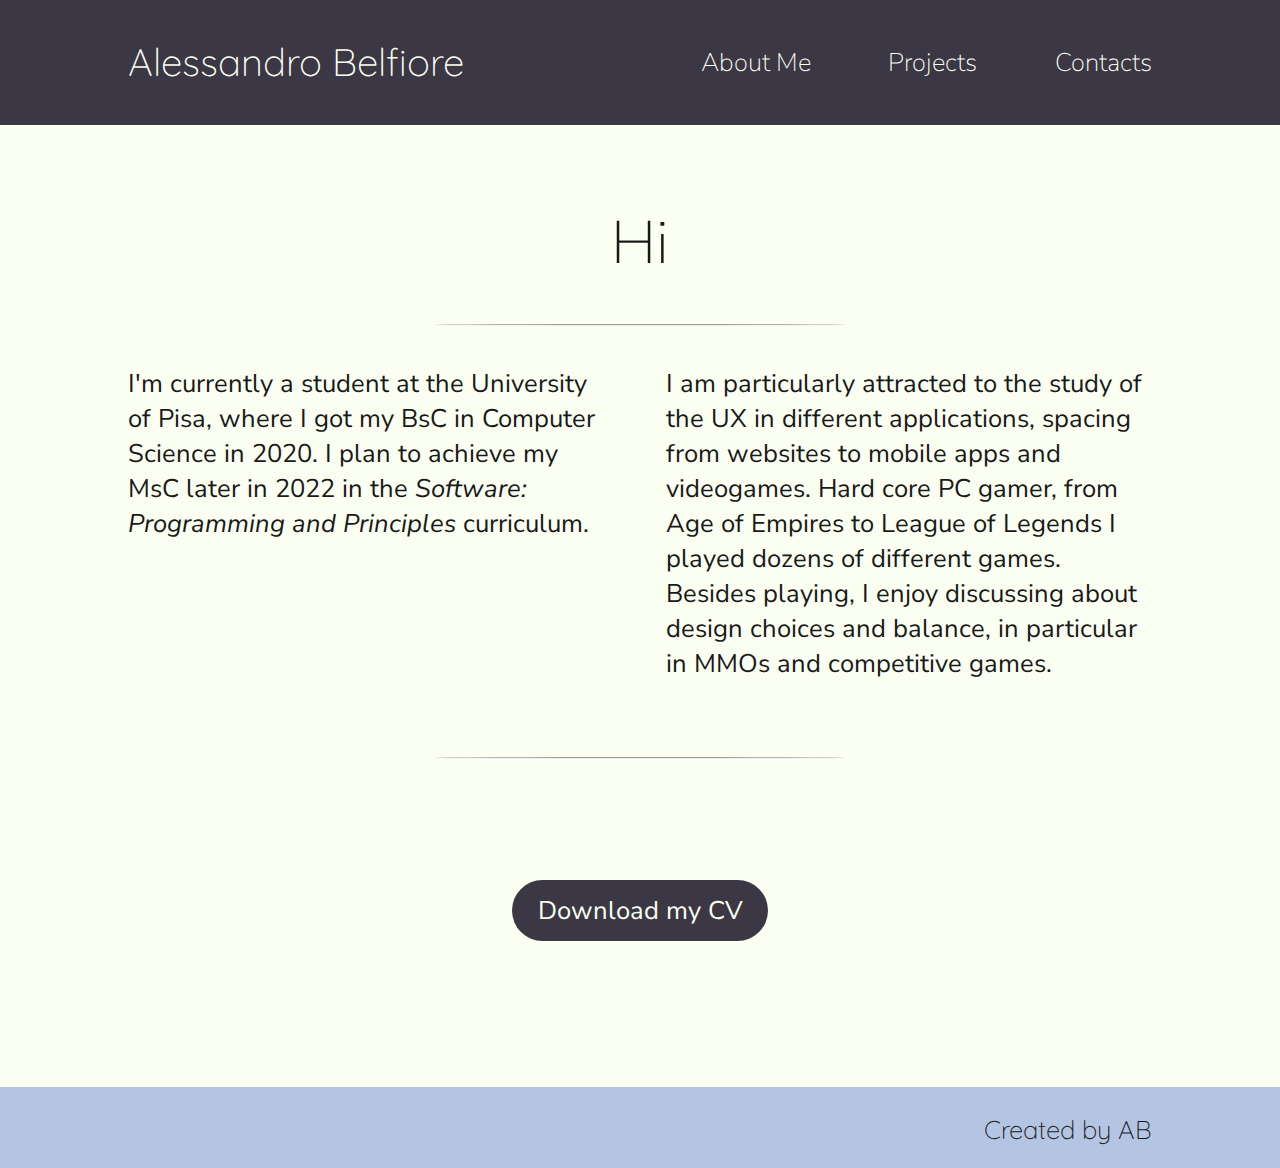
==== index.html @ 74d77704 "Merge pull request #1 from alessandrobelfiore/projects-large" ====
<!DOCTYPE html>
<html lang="en">
<head>
    <meta charset="UTF-8">
    <meta http-equiv="X-UA-Compatible" content="IE=edge">
    <meta name="viewport" content="width=device-width, initial-scale=1.0">
    <link rel="stylesheet" href="styles.css">
    <link rel="stylesheet" href="https://cdnjs.cloudflare.com/ajax/libs/font-awesome/6.1.0/css/all.min.css" integrity="sha512-10/jx2EXwxxWqCLX/hHth/vu2KY3jCF70dCQB8TSgNjbCVAC/8vai53GfMDrO2Emgwccf2pJqxct9ehpzG+MTw==" crossorigin="anonymous" referrerpolicy="no-referrer" />
    <link rel="preconnect" href="https://fonts.googleapis.com">
    <link rel="preconnect" href="https://fonts.gstatic.com" crossorigin>
    <link href="https://fonts.googleapis.com/css2?family=Nunito+Sans:wght@200;400&family=Playfair+Display&family=Quicksand:wght@300&display=swap" rel="stylesheet">
    <title>Alessandro Belfiore</title>
</head>
<body>

    <nav class="navbar">
        <div class="container">
            <div class="row row--navbar">
                <div class="row--mobile">
                    <a href="./index.html" class="link">
                        <h2 class="nav__title col noselect">Alessandro Belfiore</h2>
                    </a>
                    <div class="nav__button">
                        <div class="bar1"></div>
                        <div class="bar2"></div>
                        <div class="bar3"></div>
                    </div>
                </div>
                <div class="row">
                    <ul class="nav__list col noselect">
                        <li class="nav__item"><a class="link--navbar link" href="./index.html">About Me</a></li>
                        <li class="nav__item"><a class="link--navbar link" href="./projects.html">Projects</a></li>
                        <li class="nav__item"><a class="link--navbar link" href="./contacts.html">Contacts</a></li>
                    </ul>
                </div>
            </div>
        </div>
    </nav>

    <div class="section about_me">
        <div class="container">
            <div class="presentation presentation--home">
                <h2 class="presentation__text">Hi</h2>
                <hr class="divider">
            </div>
            <div class="row">
                <div class="col">
                    <p>I'm currently a student at the University of Pisa, where I got my BsC in Computer Science in 2020. I plan to achieve my MsC later in 2022 in the <i>Software: Programming and Principles</i> curriculum.</p>
                </div>
                <div class="col">
                    <p>I am particularly attracted to the study of the UX in different applications, spacing from websites to mobile apps and videogames. Hard core PC gamer, from Age of Empires to League of Legends I played dozens of different games. Besides playing, I enjoy discussing about design choices and balance, in particular in MMOs and competitive games.</p>
                </div>
            </div>
            <hr class="divider">
            <div class="curriculum__download">
                <a class="link--curriculum link" href="cv_march2022.pdf" download>Download my CV</a>
            </div>
        </div>
    </div>

    <footer>
        <div class="logos container">
            <div class="row--mobile">
                <ul class="logos__list">
                    <a href="" class="logos__link"><i class="fa-brands fa-github"></i></a>
                    <a href="" class="logos__link"><i class="fa-brands fa-linkedin"></i></a>
                    <a href="" class="logos__link"><i class="fa-solid fa-envelope"></i></a>
                </ul>
                <div>
                    <h3 class="footer__text">Created by AB</h3>
                </div>
            </div>
        </div>
    </footer>
    
</body>

<script src="main.js"></script>
</html>
---- styles.css ----
* {
    box-sizing: border-box;
    margin: 0;
    padding: 0;
}

body {
    /* 3C3744 */
    /* 364F81 */
    /* 090C9B */
    /* 3066BE */
    /* B4C5E4 */
    /* FBFFF1 */
    --bckg__darkest: #3C3744;
    --bckg__dark: #364F81;
    --bckg__light: #B4C5E4;
    --text__light: #FBFFF1;
    --text__dark: rgb(26, 25, 25);
    color: var(--text__dark);
    font-size: 1.6rem;
    font-family: 'Nunito Sans', sans-serif;
    font-weight: 400;
}

.container {
    width: 80%;
    max-width: 1300px;
    margin: 0 auto;
}

.row--mobile {
    display: flex;
    width: 100%;
    justify-content: space-between;
}

.col {
    width: 100%;
}

.col + .col {
    margin: 2em 0;
}

.section {
    padding: 3em 0;
    min-height: 100vh;
    background-color: var(--text__light); /* TODO temporary? */
/*     display: flex;
    align-items: center; */
}

.link {
    color: inherit;
    text-decoration: none;
}

.link:hover {
    opacity: 70%;
}

.divider {
    width: 40%;
    height: 2px;
    margin: 1em auto;
    border-radius: 50%;
    background-image: linear-gradient(to right, rgba(0, 0, 0, 0), rgba(0, 0, 0, 0.75), rgba(0, 0, 0, 0));
}

.presentation__text {
    font-family: 'Nunito Sans', sans-serif;
    font-weight: 200;
}

.presentation {
    text-align: center;
}

.noselect {
    -webkit-touch-callout: none; /* iOS Safari */
    -webkit-user-select: none; /* Safari */
    -khtml-user-select: none; /* Konqueror HTML */
    -moz-user-select: none; /* Old versions of Firefox */
    -ms-user-select: none; /* Internet Explorer/Edge */
    user-select: none; /* Non-prefixed version, currently supported by Chrome, Edge, Opera and Firefox */
  }

/* ******************************************** */
/* NAVBAR */
/* ******************************************** */

.navbar {
    background-color: var(--bckg__darkest);
    color: var(--text__light);
    padding: 1.5em 0;
    /* box-shadow: 100px 500px red; */
}

.nav__title {
    font-family: 'Quicksand', sans-serif;
    font-size: 2.4rem;
    font-weight: 300;
    color: var(--text__light);
}

.link--navbar {
    color: var(--text__light);
}

.nav__list {
    visibility: hidden;
    height: 0;
    position: absolute;
    font-family: 'Nunito Sans', sans-serif;
    font-size: 2.2rem;
    font-weight: 200;
    list-style: none;
    overflow: hidden;
}

.nav--visible {
    visibility: visible;
    height: auto;
    position: relative;
    display: flex;
    flex-direction: column;
    margin-top: 0.35em;
    /* box-shadow: 0.1px 1.25px 4px white; */
} 

.nav__item {
    font-size: 1.6rem;
    text-decoration: none;
}

.nav__item:nth-child(1) {
    margin-left: 1em; 
}

.nav__item:nth-child(2) {
    margin-left: 2em; 
}

.nav__item:nth-child(3) {
    margin-left: 3em; 
}

.nav__button {
    display: inline-block;
    cursor: pointer;
    align-self: center;
}
  
.bar1, .bar2, .bar3 {
    width: 35px;
    height: 5px;
    background-color: var(--text__light);
    margin: 6px 0;
    transition: 0.4s;
}
  
.change .bar1 {
    -webkit-transform: rotate(-45deg) translate(-9px, 6px);
    transform: rotate(-45deg) translate(-9px, 6px);
}

.change .bar2 { opacity: 0; }
  
.change .bar3 {
    -webkit-transform: rotate(45deg) translate(-8px, -8px);
    transform: rotate(45deg) translate(-8px, -8px);
}

/* ******************************************** */
/* ABOUT_ME */
/* ******************************************** */

.about_me {
    background-color: var(--text__light);
}

.presentation--home {
    font-size: 2.5rem;
}

.link--curriculum {
    color: var(--text__light);
    background-color: var(--bckg__darkest);
    padding: 0.5em 1em;
    border-radius: 99px;
}

.link--curriculum:hover {
    box-shadow: 0.5px 2px 8px var(--bckg__darkest);
    opacity: 100%;
}

.curriculum__download {
    display: flex;
    align-items: center;
    justify-content: center;
    margin-top: 2em;
    min-height: 200px;
}

/* ******************************************** */
/* PROJECTS */
/* ******************************************** */

.projects {
    background-color: var(--text__light);
}

.project__image {
    /* width: 270px;
    height: 480px; */
    border-radius: 5%;
    box-shadow: 1.5px 1.5px 10px var(--bckg__darkest);
    /* border: 0.5px black solid; */
    margin-bottom: 0.5em;
}

.image--cypher {
    width: 270px;
    height: 480px;
}

.image--zelda {
    width: 522px;
    height: 300px;
}

.image--ucomp {
    width: 270px;
    height: 480px;
}

.image--cellular {
    width: 350px;
    height: 350px;
}

.project__frame {
    text-align: center;
    /* color: white; */
    margin-bottom: 1.5em;
    padding: 1em;
    border-radius: 2px;
    /* background-color: #3F6978; */
    /* box-shadow: 1.5px 5px 8px 0 var(--bckg__darkest); */
}

/* .project__frame:hover {
    box-shadow: 1.5px 5px 8px 0 var(--bckg__darkest);
} */

.presentation--project {
    font-size: 2.2rem;
}

.project__title {
    text-align: center;
    font-family: 'Nunito Sans', sans-serif;
    font-weight: 400;
    font-size: 2.2rem;
    font-style: italic;
    /* text-transform: uppercase; */
    margin-bottom: 0.5em;
}

.project__description {
    font-size: 1.4rem;
    margin-bottom: 0.5em;
}

.project__technologies {
    /* text-align: center; */
    font-family: 'Nunito Sans', sans-serif;
    font-weight: 200;
    font-size: 1.2rem;
}

/* ******************************************** */
/* CONTACTS */
/* ******************************************** */

.link--contact {
    font-size: 1.8rem;
    color: var(--text__dark);
}

.contact__list {
    text-align: center;
}

.contacts__p + .contacts__p {
    margin-top: 1.5em;
}

.skills {
    font-family: 'Nunito Sans', sans-serif;
    font-weight: 400;
    font-size: 1.2rem;
    list-style: none;
    padding: 0;
    margin: 0;
}

.skills__element + .skills__element{
    margin-top: 0.5em;
}

/* ******************************************** */
/* FOOTER */
/* ******************************************** */

footer {
    background-color: var(--bckg__light);
    padding: 1em 0 0.8em 0; /* FIXME icons not aligned */
}

.logo {
    width: 36px;
    height: 36px;
}

.logos__link {
    color: var(--text__dark);
}

.logos__link + .logos__link {
    margin-left: 1em;
}

.footer__text {
    font-family: 'Quicksand', sans-serif;
    font-size: 1.6rem;
    font-weight: 300;
}

/* ******************************************** */
/* MEDIA */
/* ******************************************** */


@media (min-width: 950px) {
    .nav__button {
        display: none;
    }

    .nav__list {
        visibility: visible;
        height: auto;
        position: relative;
        display: flex;
        align-self: center;
        justify-content: space-between;
        margin-left: 1em;
        overflow: auto;
    }

    .nav--visible {
        flex-direction: row;
    }

    .nav__item + .nav__item {
        margin-left: 1em;
    }

    .row--navbar {
        display: flex;
        width: 100%;
        justify-content: space-between;
    }
}


@media (min-width: 1100px) {
    .row {
        display: flex;
        width: 100%;
        justify-content: space-between;
    }

    .col + .col {
        margin: 0 0 2em 2em;
    }
}
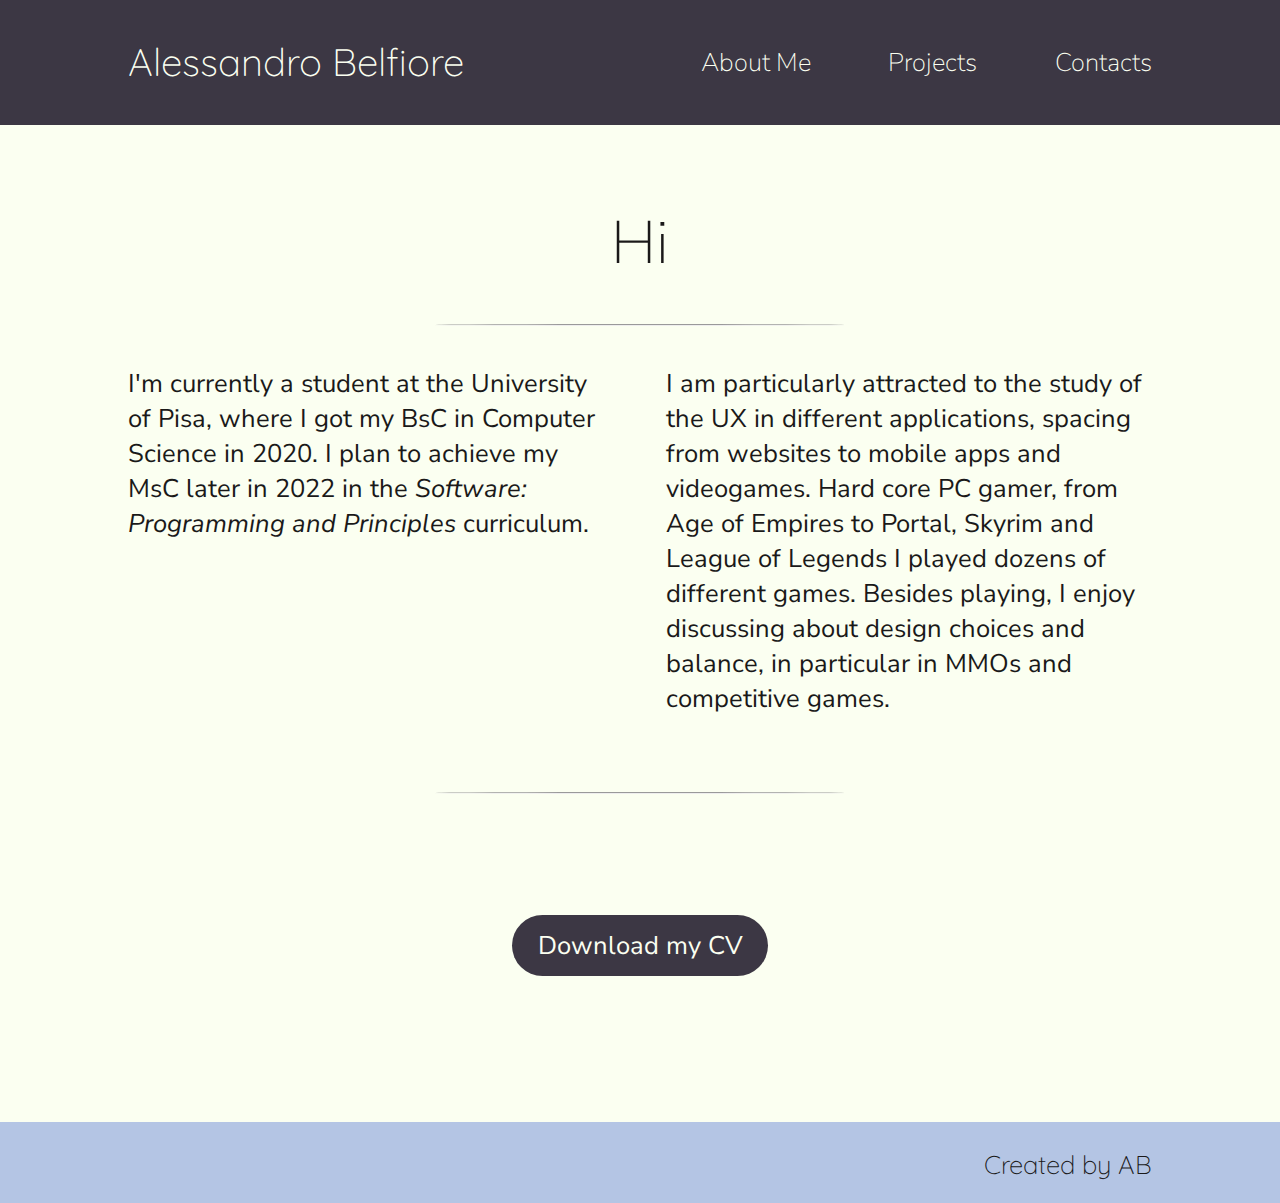
==== commit 24dfb655: "change styles management to use sass" ====
--- a/index.html
+++ b/index.html
@@ -4,7 +4,7 @@
     <meta charset="UTF-8">
     <meta http-equiv="X-UA-Compatible" content="IE=edge">
     <meta name="viewport" content="width=device-width, initial-scale=1.0">
-    <link rel="stylesheet" href="styles.css">
+    <link rel="stylesheet" href="./styles/style.css">
     <link rel="stylesheet" href="https://cdnjs.cloudflare.com/ajax/libs/font-awesome/6.1.0/css/all.min.css" integrity="sha512-10/jx2EXwxxWqCLX/hHth/vu2KY3jCF70dCQB8TSgNjbCVAC/8vai53GfMDrO2Emgwccf2pJqxct9ehpzG+MTw==" crossorigin="anonymous" referrerpolicy="no-referrer" />
     <link rel="preconnect" href="https://fonts.googleapis.com">
     <link rel="preconnect" href="https://fonts.gstatic.com" crossorigin>
@@ -13,7 +13,7 @@
 </head>
 <body>
 
-    <nav class="navbar">
+    <nav class="nav">
         <div class="container">
             <div class="row row--navbar">
                 <div class="row--mobile">
@@ -48,7 +48,7 @@
                     <p>I'm currently a student at the University of Pisa, where I got my BsC in Computer Science in 2020. I plan to achieve my MsC later in 2022 in the <i>Software: Programming and Principles</i> curriculum.</p>
                 </div>
                 <div class="col">
-                    <p>I am particularly attracted to the study of the UX in different applications, spacing from websites to mobile apps and videogames. Hard core PC gamer, from Age of Empires to League of Legends I played dozens of different games. Besides playing, I enjoy discussing about design choices and balance, in particular in MMOs and competitive games.</p>
+                    <p>I am particularly attracted to the study of the UX in different applications, spacing from websites to mobile apps and videogames. Hard core PC gamer, from Age of Empires to Portal, Skyrim and League of Legends I played dozens of different games. Besides playing, I enjoy discussing about design choices and balance, in particular in MMOs and competitive games.</p>
                 </div>
             </div>
             <hr class="divider">
@@ -58,7 +58,7 @@
         </div>
     </div>
 
-    <footer>
+    <footer class="footer">
         <div class="logos container">
             <div class="row--mobile">
                 <ul class="logos__list">
--- a/styles/style.css
+++ b/styles/style.css
@@ -0,0 +1,390 @@
+.link--contact {
+  font-size: 1.8rem;
+  color: #1a1919;
+}
+
+.contact__list {
+  text-align: center;
+}
+
+.contacts__p + .contacts__p {
+  margin-top: 1.5em;
+}
+
+.skills {
+  font-family: 'Nunito Sans', sans-serif;
+  font-weight: 400;
+  font-size: 1.2rem;
+  list-style: none;
+  padding: 0;
+  margin: 0;
+}
+
+.skills__element + .skills__element {
+  margin-top: 0.5em;
+}
+
+.about_me {
+  background-color: #FBFFF1;
+}
+
+.presentation--home {
+  font-size: 2.5rem;
+}
+
+.project {
+  background-color: #FBFFF1;
+}
+
+.project__image {
+  /* width: 270px;
+        height: 480px; */
+  border-radius: 5%;
+  -webkit-box-shadow: 1.5px 1.5px 10px #3C3744;
+          box-shadow: 1.5px 1.5px 10px #3C3744;
+  /* border: 0.5px black solid; */
+  margin-bottom: 0.5em;
+}
+
+.project__frame {
+  text-align: center;
+  margin-bottom: 1.5em;
+  padding: 1em;
+  border-radius: 2px;
+  /* background-color: #3F6978; */
+  /* box-shadow: 1.5px 5px 8px 0 $bckg__darkest; */
+}
+
+.project__title {
+  text-align: center;
+  font-family: 'Nunito Sans', sans-serif;
+  font-weight: 400;
+  font-size: 2.2rem;
+  font-style: italic;
+  margin-bottom: 0.5em;
+}
+
+.project__description {
+  font-size: 1.4rem;
+  margin-bottom: 0.5em;
+}
+
+.project__technologies {
+  font-family: 'Nunito Sans', sans-serif;
+  font-weight: 200;
+  font-size: 1.2rem;
+}
+
+.image--cypher {
+  width: 270px;
+  height: 480px;
+}
+
+.image--zelda {
+  width: 522px;
+  height: 300px;
+}
+
+.image--ucomp {
+  width: 270px;
+  height: 480px;
+}
+
+.image--cellular {
+  width: 350px;
+  height: 350px;
+}
+
+.presentation--project {
+  font-size: 2.2rem;
+}
+
+* {
+  -webkit-box-sizing: border-box;
+          box-sizing: border-box;
+  margin: 0;
+  padding: 0;
+}
+
+body {
+  color: #1a1919;
+  font-size: 1.6rem;
+  font-family: 'Nunito Sans', sans-serif;
+  font-weight: 400;
+}
+
+.container {
+  width: 80%;
+  max-width: 1300px;
+  margin: 0 auto;
+}
+
+.row--mobile {
+  display: -webkit-box;
+  display: -ms-flexbox;
+  display: flex;
+  width: 100%;
+  -webkit-box-pack: justify;
+      -ms-flex-pack: justify;
+          justify-content: space-between;
+}
+
+.col {
+  width: 100%;
+}
+
+.col + .col {
+  margin: 2em 0;
+}
+
+.section {
+  padding: 3em 0;
+  min-height: 100vh;
+  background-color: #FBFFF1;
+}
+
+.link {
+  color: inherit;
+  text-decoration: none;
+}
+
+.link:hover {
+  opacity: 70%;
+}
+
+.divider {
+  width: 40%;
+  height: 2px;
+  margin: 1em auto;
+  border-radius: 50%;
+  background-image: -webkit-gradient(linear, left top, right top, from(rgba(0, 0, 0, 0)), color-stop(rgba(0, 0, 0, 0.75)), to(rgba(0, 0, 0, 0)));
+  background-image: linear-gradient(to right, rgba(0, 0, 0, 0), rgba(0, 0, 0, 0.75), rgba(0, 0, 0, 0));
+}
+
+.presentation {
+  text-align: center;
+}
+
+.presentation__text {
+  font-family: 'Nunito Sans', sans-serif;
+  font-weight: 200;
+}
+
+.noselect {
+  -webkit-touch-callout: none;
+  /* iOS Safari */
+  -webkit-user-select: none;
+  /* Safari */
+  /* Konqueror HTML */
+  -moz-user-select: none;
+  /* Old versions of Firefox */
+  -ms-user-select: none;
+  /* Internet Explorer/Edge */
+  user-select: none;
+  /* Non-prefixed version, currently supported by Chrome, Edge, Opera and Firefox */
+}
+
+.link--curriculum {
+  color: #FBFFF1;
+  background-color: #3C3744;
+  padding: 0.5em 1em;
+  border-radius: 99px;
+}
+
+.link--curriculum:hover {
+  -webkit-box-shadow: 0.5px 2px 8px #3C3744;
+          box-shadow: 0.5px 2px 8px #3C3744;
+  opacity: 100%;
+}
+
+.curriculum__download {
+  display: -webkit-box;
+  display: -ms-flexbox;
+  display: flex;
+  -webkit-box-align: center;
+      -ms-flex-align: center;
+          align-items: center;
+  -webkit-box-pack: center;
+      -ms-flex-pack: center;
+          justify-content: center;
+  margin-top: 2em;
+  min-height: 200px;
+}
+
+/* ******************************************** */
+/* FOOTER */
+/* ******************************************** */
+.footer {
+  background-color: #B4C5E4;
+  padding: 1em 0 0.8em 0;
+}
+
+.footer__text {
+  font-family: 'Quicksand', sans-serif;
+  font-size: 1.6rem;
+  font-weight: 300;
+}
+
+.logo {
+  width: 36px;
+  height: 36px;
+}
+
+.logos__link {
+  color: #1a1919;
+}
+
+.logos__link + .logos__link {
+  margin-left: 1em;
+}
+
+/* ******************************************** */
+/* NAVBAR */
+/* ******************************************** */
+.nav {
+  background-color: #3C3744;
+  color: #FBFFF1;
+  padding: 1.5em 0;
+}
+
+.nav__title {
+  font-family: 'Quicksand', sans-serif;
+  font-size: 2.4rem;
+  font-weight: 300;
+  color: #FBFFF1;
+}
+
+.nav__list {
+  visibility: hidden;
+  height: 0;
+  position: absolute;
+  font-family: 'Nunito Sans', sans-serif;
+  font-size: 2.2rem;
+  font-weight: 200;
+  list-style: none;
+  overflow: hidden;
+}
+
+.nav__item {
+  font-size: 1.6rem;
+  text-decoration: none;
+}
+
+.nav__button {
+  display: inline-block;
+  cursor: pointer;
+  -ms-flex-item-align: center;
+      -ms-grid-row-align: center;
+      align-self: center;
+}
+
+.link--navbar {
+  color: #FBFFF1;
+}
+
+.nav--visible {
+  visibility: visible;
+  height: auto;
+  position: relative;
+  display: -webkit-box;
+  display: -ms-flexbox;
+  display: flex;
+  -webkit-box-orient: vertical;
+  -webkit-box-direction: normal;
+      -ms-flex-direction: column;
+          flex-direction: column;
+  margin-top: 0.35em;
+}
+
+.nav__item:nth-child(1) {
+  margin-left: 1em;
+}
+
+.nav__item:nth-child(2) {
+  margin-left: 2em;
+}
+
+.nav__item:nth-child(3) {
+  margin-left: 3em;
+}
+
+.bar1, .bar2, .bar3 {
+  width: 35px;
+  height: 5px;
+  background-color: #FBFFF1;
+  margin: 6px 0;
+  -webkit-transition: 0.4s;
+  transition: 0.4s;
+}
+
+.change .bar1 {
+  -webkit-transform: rotate(-45deg) translate(-9px, 6px);
+  transform: rotate(-45deg) translate(-9px, 6px);
+}
+
+.change .bar2 {
+  opacity: 0;
+}
+
+.change .bar3 {
+  -webkit-transform: rotate(45deg) translate(-8px, -8px);
+  transform: rotate(45deg) translate(-8px, -8px);
+}
+
+/* ******************************************** */
+/* MEDIA */
+/* ******************************************** */
+@media (min-width: 950px) {
+  .nav__button {
+    display: none;
+  }
+  .nav__list {
+    visibility: visible;
+    height: auto;
+    position: relative;
+    display: -webkit-box;
+    display: -ms-flexbox;
+    display: flex;
+    -ms-flex-item-align: center;
+        align-self: center;
+    -webkit-box-pack: justify;
+        -ms-flex-pack: justify;
+            justify-content: space-between;
+    margin-left: 1em;
+    overflow: auto;
+  }
+  .nav--visible {
+    -webkit-box-orient: horizontal;
+    -webkit-box-direction: normal;
+        -ms-flex-direction: row;
+            flex-direction: row;
+  }
+  .nav__item + .nav__item {
+    margin-left: 1em;
+  }
+  .row--navbar {
+    display: -webkit-box;
+    display: -ms-flexbox;
+    display: flex;
+    width: 100%;
+    -webkit-box-pack: justify;
+        -ms-flex-pack: justify;
+            justify-content: space-between;
+  }
+}
+
+@media (min-width: 1100px) {
+  .row {
+    display: -webkit-box;
+    display: -ms-flexbox;
+    display: flex;
+    width: 100%;
+    -webkit-box-pack: justify;
+        -ms-flex-pack: justify;
+            justify-content: space-between;
+  }
+  .col + .col {
+    margin: 0 0 2em 2em;
+  }
+}
+/*# sourceMappingURL=style.css.map */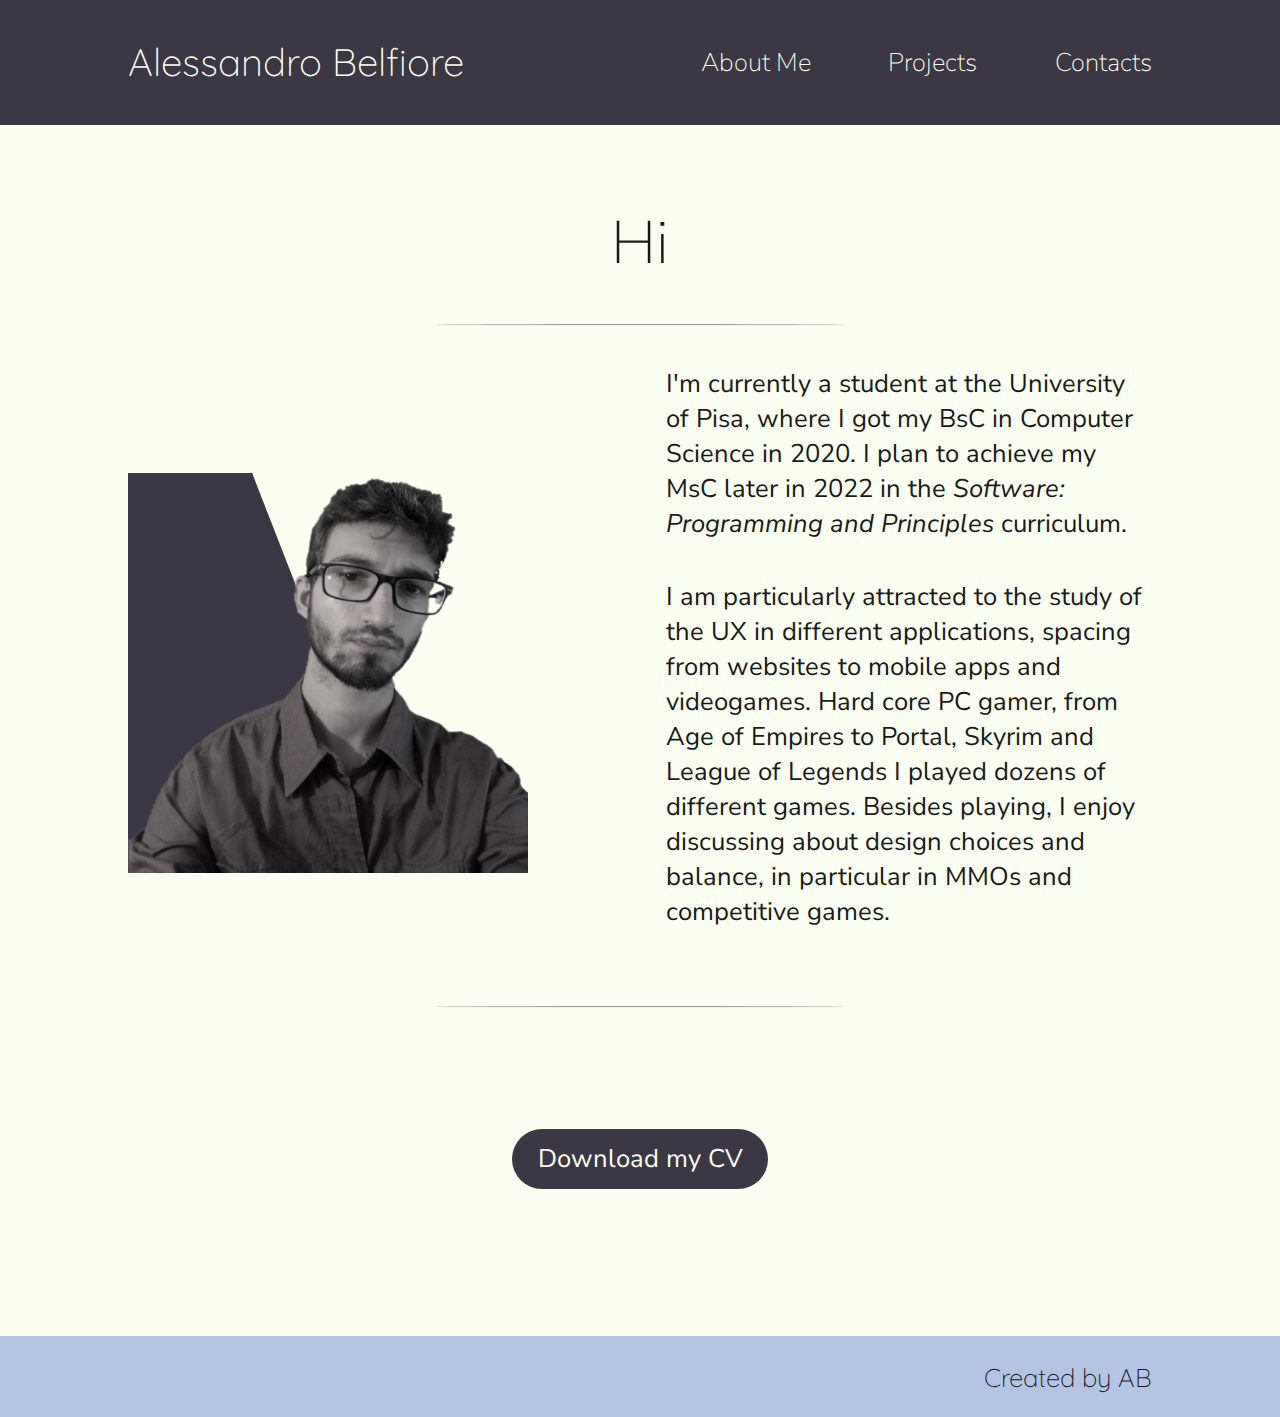
==== commit ffde1eb8: "add hero photo, minor changes to transitions and p" ====
--- a/index.html
+++ b/index.html
@@ -44,10 +44,14 @@
                 <hr class="divider">
             </div>
             <div class="row">
+                <div class="col hero">
+                    <div class="hero__background"></div>
+                    <div class="image">
+                        <img class="hero__image" src="./img/hero.png" alt="picture of Alessandro">
+                    </div>
+                </div>
                 <div class="col">
                     <p>I'm currently a student at the University of Pisa, where I got my BsC in Computer Science in 2020. I plan to achieve my MsC later in 2022 in the <i>Software: Programming and Principles</i> curriculum.</p>
-                </div>
-                <div class="col">
                     <p>I am particularly attracted to the study of the UX in different applications, spacing from websites to mobile apps and videogames. Hard core PC gamer, from Age of Empires to Portal, Skyrim and League of Legends I played dozens of different games. Besides playing, I enjoy discussing about design choices and balance, in particular in MMOs and competitive games.</p>
                 </div>
             </div>
--- a/styles/style.css
+++ b/styles/style.css
@@ -26,10 +26,49 @@
 
 .about_me {
   background-color: #FBFFF1;
+  /* z-index: -2; */
 }
 
 .presentation--home {
   font-size: 2.5rem;
+}
+
+.hero {
+  display: -webkit-box;
+  display: -ms-flexbox;
+  display: flex;
+  -webkit-box-align: center;
+      -ms-flex-align: center;
+          align-items: center;
+}
+
+.hero .image {
+  height: 400px;
+  width: 400px;
+}
+
+.hero__image {
+  position: relative;
+  height: 400px;
+  width: 400px;
+  -webkit-transition: all .4s ease-in-out;
+  transition: all .4s ease-in-out;
+  -webkit-filter: grayscale(90%);
+          filter: grayscale(90%);
+}
+
+.hero__image:hover {
+  -webkit-filter: grayscale(10%);
+          filter: grayscale(10%);
+}
+
+.hero__background {
+  height: 400px;
+  width: 400px;
+  position: absolute;
+  background-color: #3C3744;
+  -webkit-clip-path: polygon(0 0, 31% 0, 70% 100%, 0% 100%);
+          clip-path: polygon(0 0, 31% 0, 70% 100%, 0% 100%);
 }
 
 .project {
@@ -135,6 +174,10 @@
 
 .col + .col {
   margin: 2em 0;
+}
+
+p + p {
+  margin-top: 1.5em;
 }
 
 .section {
@@ -189,6 +232,8 @@
   background-color: #3C3744;
   padding: 0.5em 1em;
   border-radius: 99px;
+  -webkit-transition: all .2s ease-in-out;
+  transition: all .2s ease-in-out;
 }
 
 .link--curriculum:hover {
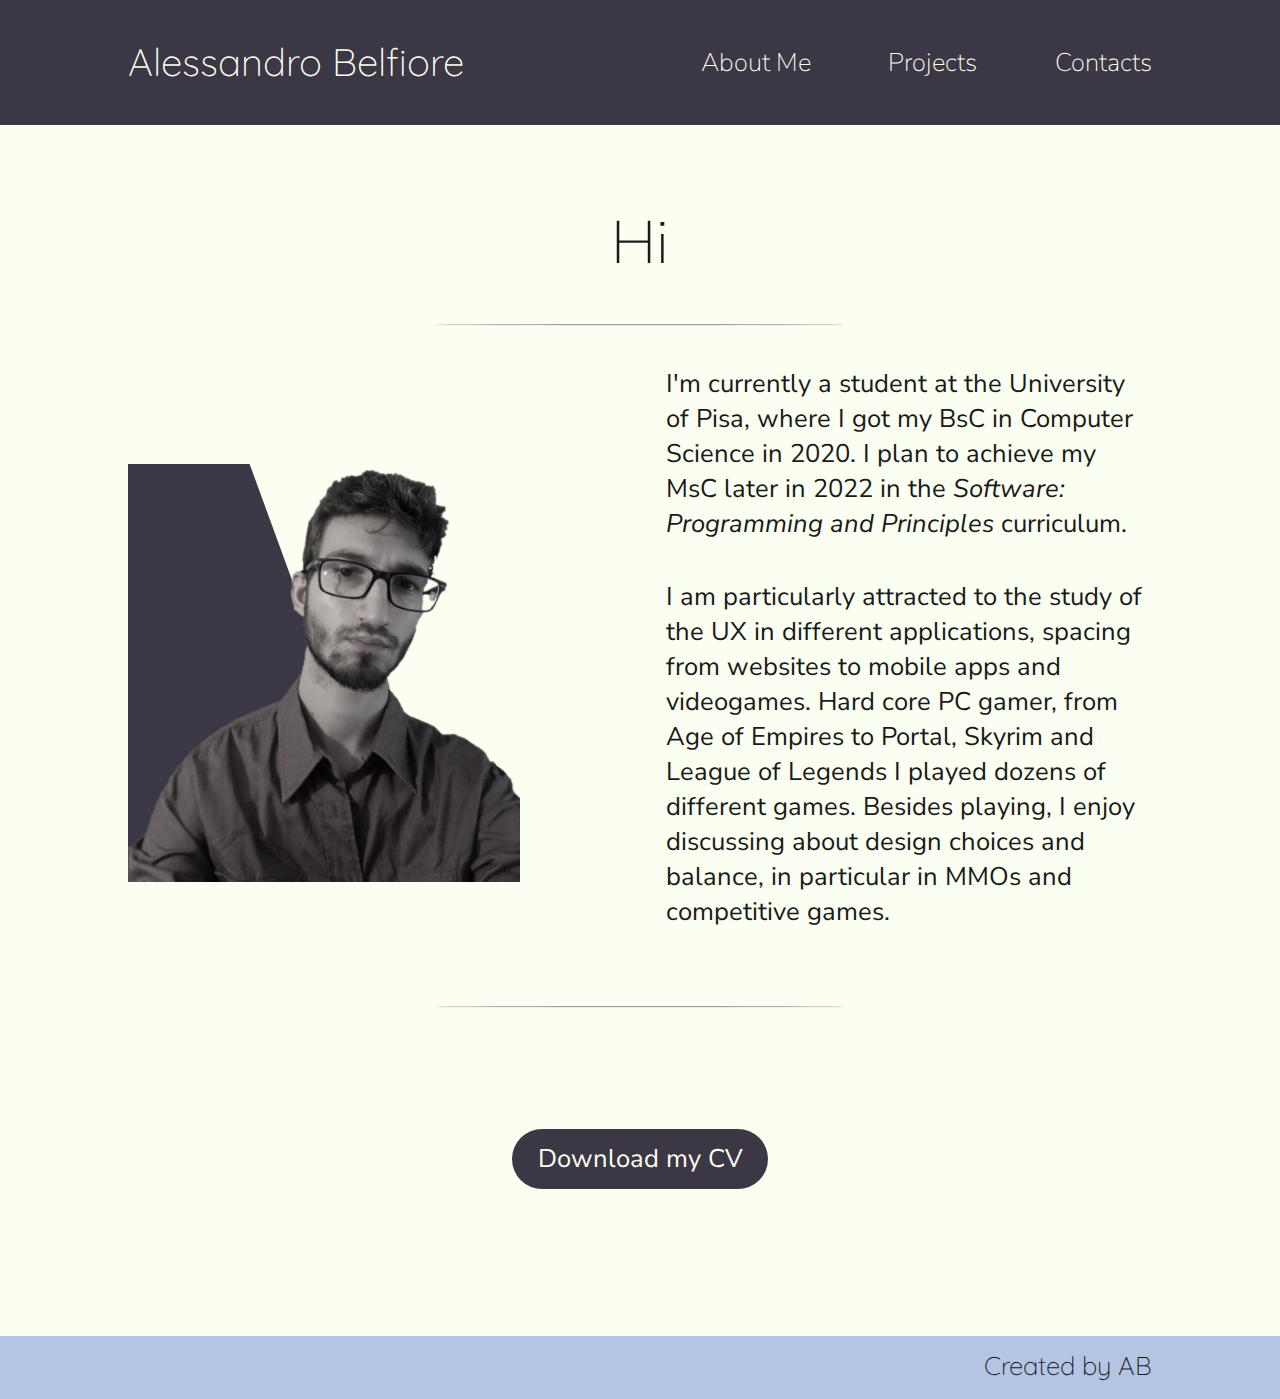
==== commit 27a78cc8: "add temp favicon, fix image dimension using mixins and media queries" ====
--- a/index.html
+++ b/index.html
@@ -4,6 +4,7 @@
     <meta charset="UTF-8">
     <meta http-equiv="X-UA-Compatible" content="IE=edge">
     <meta name="viewport" content="width=device-width, initial-scale=1.0">
+    <link rel="icon" type="image/png" href="favicon.png"/>
     <link rel="stylesheet" href="./styles/style.css">
     <link rel="stylesheet" href="https://cdnjs.cloudflare.com/ajax/libs/font-awesome/6.1.0/css/all.min.css" integrity="sha512-10/jx2EXwxxWqCLX/hHth/vu2KY3jCF70dCQB8TSgNjbCVAC/8vai53GfMDrO2Emgwccf2pJqxct9ehpzG+MTw==" crossorigin="anonymous" referrerpolicy="no-referrer" />
     <link rel="preconnect" href="https://fonts.googleapis.com">
--- a/styles/style.css
+++ b/styles/style.css
@@ -26,7 +26,6 @@
 
 .about_me {
   background-color: #FBFFF1;
-  /* z-index: -2; */
 }
 
 .presentation--home {
@@ -42,15 +41,8 @@
           align-items: center;
 }
 
-.hero .image {
-  height: 400px;
-  width: 400px;
-}
-
 .hero__image {
   position: relative;
-  height: 400px;
-  width: 400px;
   -webkit-transition: all .4s ease-in-out;
   transition: all .4s ease-in-out;
   -webkit-filter: grayscale(90%);
@@ -63,12 +55,40 @@
 }
 
 .hero__background {
-  height: 400px;
-  width: 400px;
   position: absolute;
   background-color: #3C3744;
   -webkit-clip-path: polygon(0 0, 31% 0, 70% 100%, 0% 100%);
           clip-path: polygon(0 0, 31% 0, 70% 100%, 0% 100%);
+}
+
+@media screen and (min-width: 550px) {
+  .hero .image {
+    width: 392px;
+    height: 418px;
+  }
+  .hero__image {
+    width: 392px;
+    height: 418px;
+  }
+  .hero__background {
+    width: 392px;
+    height: 418px;
+  }
+}
+
+@media screen and (max-width: 550px) {
+  .hero .image {
+    width: 327px;
+    height: 358px;
+  }
+  .hero__image {
+    width: 327px;
+    height: 358px;
+  }
+  .hero__background {
+    width: 327px;
+    height: 358px;
+  }
 }
 
 .project {
@@ -261,7 +281,7 @@
 /* ******************************************** */
 .footer {
   background-color: #B4C5E4;
-  padding: 1em 0 0.8em 0;
+  padding: 0.5em 0 0.5em 0;
 }
 
 .footer__text {
@@ -277,6 +297,7 @@
 
 .logos__link {
   color: #1a1919;
+  vertical-align: middle;
 }
 
 .logos__link + .logos__link {
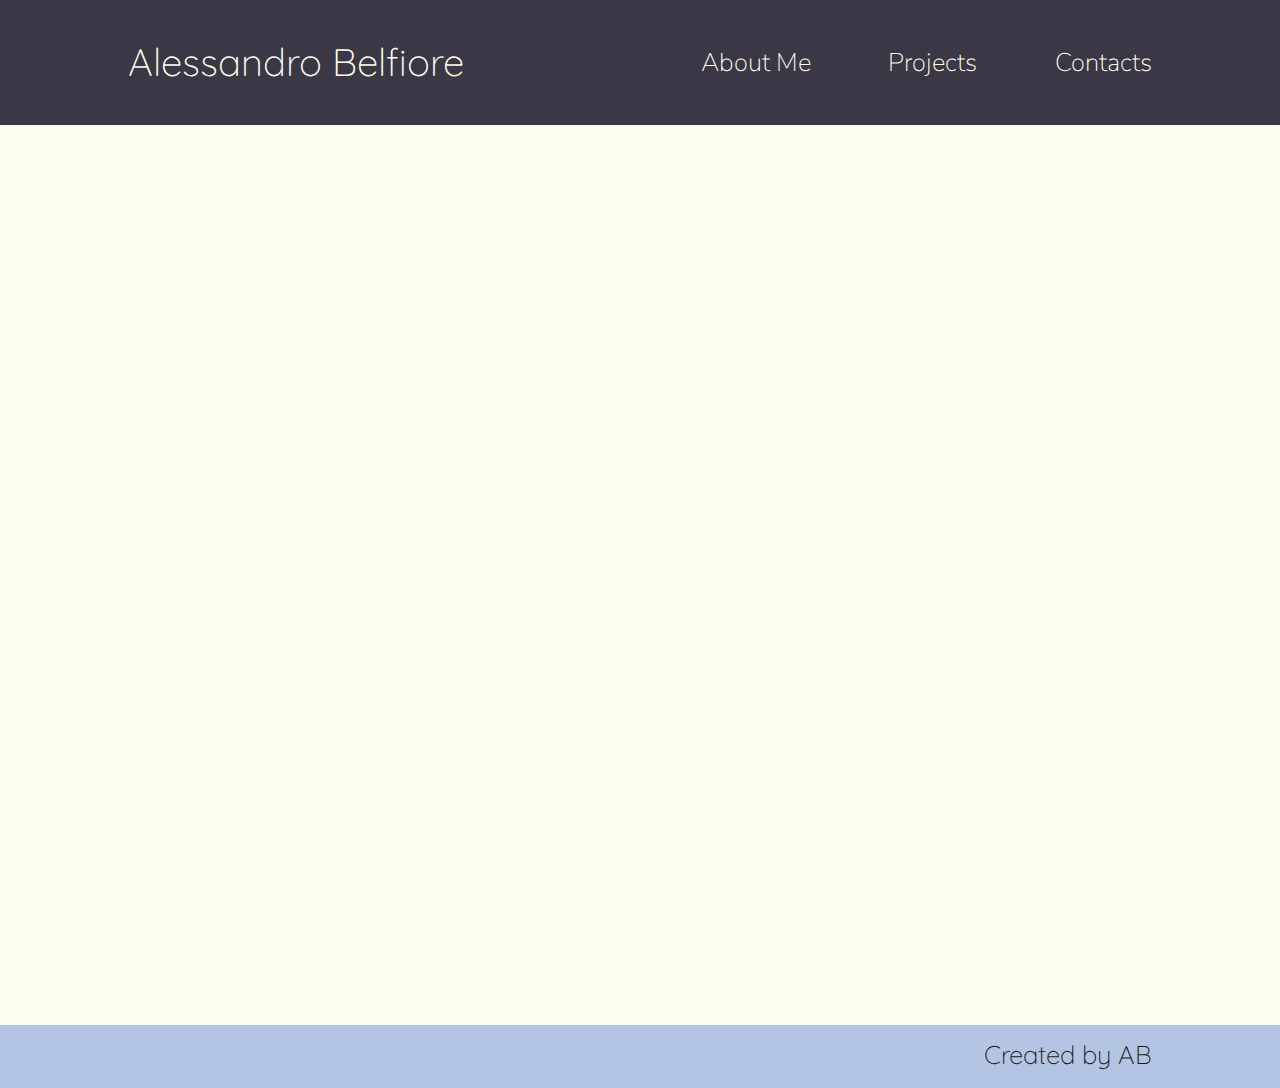
==== commit 69d85c9c: "add temp home page" ====
--- a/index.html
+++ b/index.html
@@ -29,7 +29,7 @@
                 </div>
                 <div class="row">
                     <ul class="nav__list col noselect">
-                        <li class="nav__item"><a class="link--navbar link" href="./index.html">About Me</a></li>
+                        <li class="nav__item"><a class="link--navbar link" href="./about.html">About Me</a></li>
                         <li class="nav__item"><a class="link--navbar link" href="./projects.html">Projects</a></li>
                         <li class="nav__item"><a class="link--navbar link" href="./contacts.html">Contacts</a></li>
                     </ul>
@@ -39,7 +39,7 @@
     </nav>
 
     <div class="section about_me">
-        <div class="container">
+        <!-- <div class="container">
             <div class="presentation presentation--home">
                 <h2 class="presentation__text">Hi</h2>
                 <hr class="divider">
@@ -60,7 +60,7 @@
             <div class="curriculum__download">
                 <a class="link--curriculum link" href="cv_march2022.pdf" download>Download my CV</a>
             </div>
-        </div>
+        </div> -->
     </div>
 
     <footer class="footer">
--- a/styles/style.css
+++ b/styles/style.css
@@ -310,6 +310,8 @@
 .nav {
   background-color: #3C3744;
   color: #FBFFF1;
+  /* background-color: $text__light; */
+  /* color: $text__dark; */
   padding: 1.5em 0;
 }
 
@@ -317,6 +319,7 @@
   font-family: 'Quicksand', sans-serif;
   font-size: 2.4rem;
   font-weight: 300;
+  /* color: $text__dark; */
   color: #FBFFF1;
 }
 
@@ -345,6 +348,7 @@
 }
 
 .link--navbar {
+  /* color: $text__dark; */
   color: #FBFFF1;
 }
 
@@ -378,6 +382,7 @@
   width: 35px;
   height: 5px;
   background-color: #FBFFF1;
+  /* background-color: $text__dark; */
   margin: 6px 0;
   -webkit-transition: 0.4s;
   transition: 0.4s;
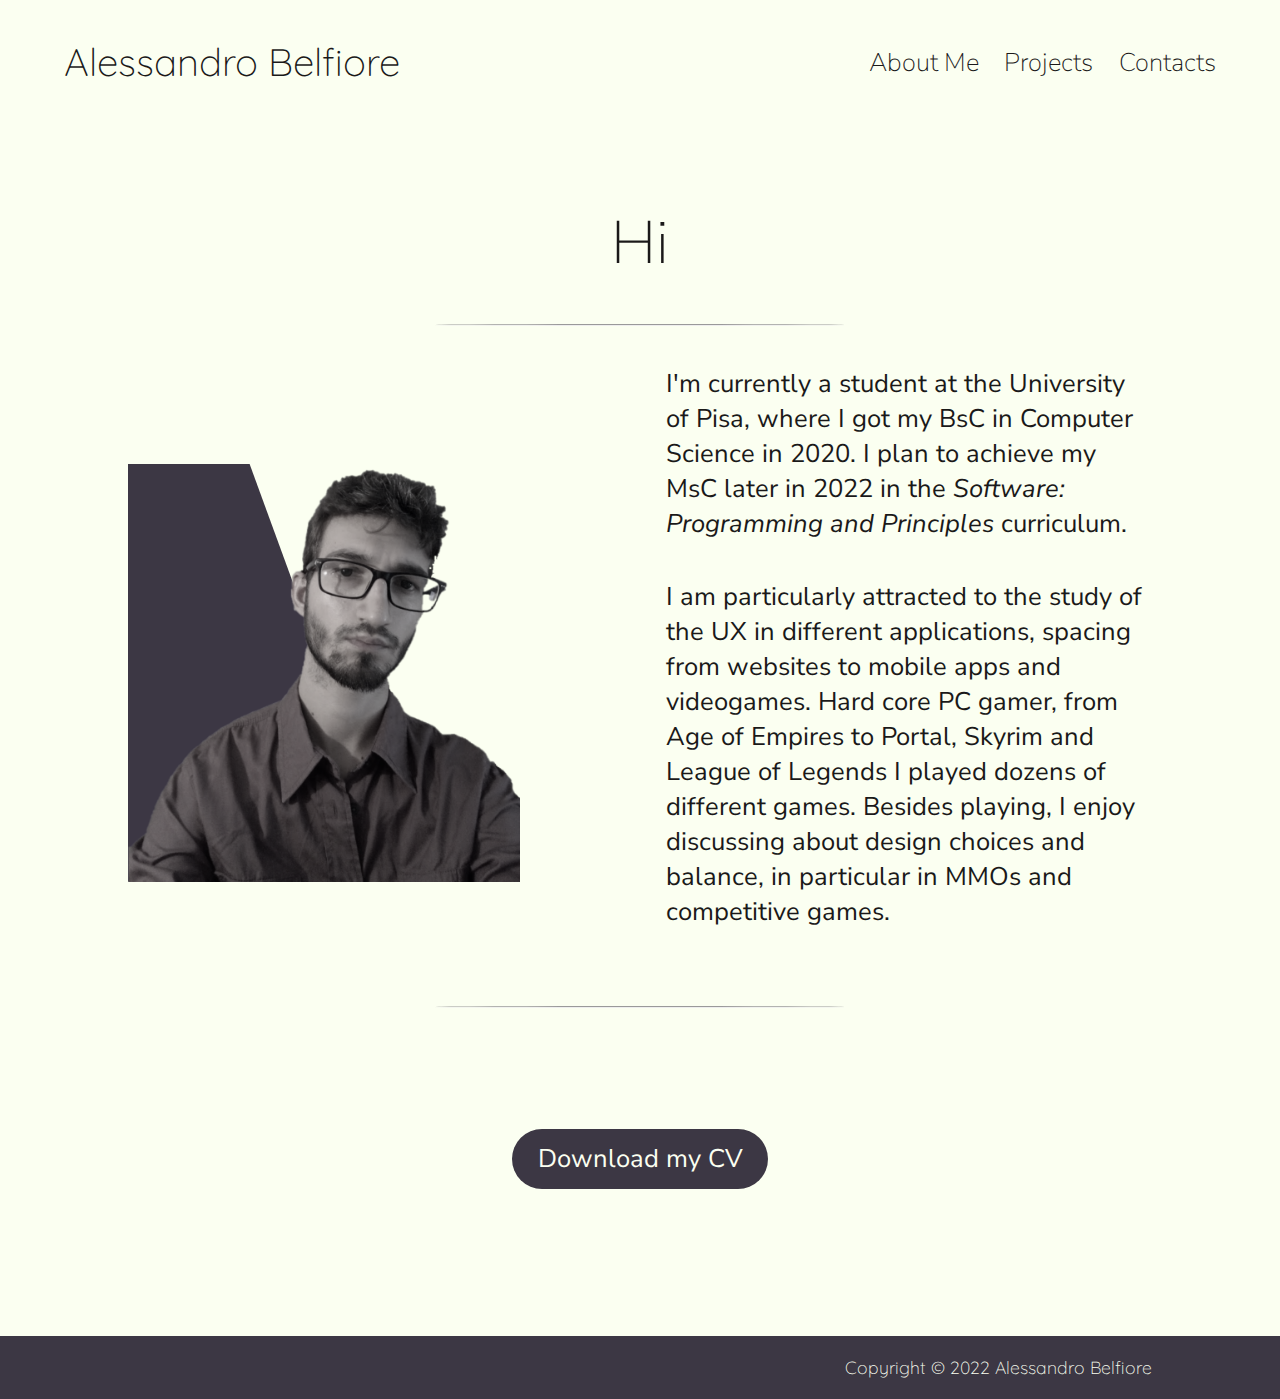
==== commit 4edbf5b6: "remove navbar color, space navbar items, fix footer colors and copyright" ====
--- a/index.html
+++ b/index.html
@@ -15,7 +15,7 @@
 <body>
 
     <nav class="nav">
-        <div class="container">
+        <div class="container nav--container">
             <div class="row row--navbar">
                 <div class="row--mobile">
                     <a href="./index.html" class="link">
@@ -39,7 +39,7 @@
     </nav>
 
     <div class="section about_me">
-        <!-- <div class="container">
+        <div class="container">
             <div class="presentation presentation--home">
                 <h2 class="presentation__text">Hi</h2>
                 <hr class="divider">
@@ -60,7 +60,7 @@
             <div class="curriculum__download">
                 <a class="link--curriculum link" href="cv_march2022.pdf" download>Download my CV</a>
             </div>
-        </div> -->
+        </div>
     </div>
 
     <footer class="footer">
@@ -71,8 +71,8 @@
                     <a href="" class="logos__link"><i class="fa-brands fa-linkedin"></i></a>
                     <a href="" class="logos__link"><i class="fa-solid fa-envelope"></i></a>
                 </ul>
-                <div>
-                    <h3 class="footer__text">Created by AB</h3>
+                <div class="footer__copyright">
+                    <h3 class="footer__text">Copyright &copy; 2022 Alessandro Belfiore</h3>
                 </div>
             </div>
         </div>
--- a/styles/style.css
+++ b/styles/style.css
@@ -280,14 +280,25 @@
 /* FOOTER */
 /* ******************************************** */
 .footer {
-  background-color: #B4C5E4;
+  /* background-color: $bckg__light; */
+  background-color: #3C3744;
   padding: 0.5em 0 0.5em 0;
 }
 
 .footer__text {
+  color: #FBFFF1;
   font-family: 'Quicksand', sans-serif;
-  font-size: 1.6rem;
+  font-size: 1.1rem;
   font-weight: 300;
+}
+
+.footer__copyright {
+  display: -webkit-box;
+  display: -ms-flexbox;
+  display: flex;
+  -webkit-box-align: center;
+      -ms-flex-align: center;
+          align-items: center;
 }
 
 .logo {
@@ -296,7 +307,8 @@
 }
 
 .logos__link {
-  color: #1a1919;
+  /* color: $text__dark; */
+  color: #FBFFF1;
   vertical-align: middle;
 }
 
@@ -308,19 +320,24 @@
 /* NAVBAR */
 /* ******************************************** */
 .nav {
-  background-color: #3C3744;
-  color: #FBFFF1;
-  /* background-color: $text__light; */
-  /* color: $text__dark; */
+  /* background-color: $bckg__darkest;
+    color: $text__light; */
+  background-color: #FBFFF1;
+  color: #1a1919;
   padding: 1.5em 0;
+}
+
+.nav--container {
+  width: 90%;
+  max-width: 1600px;
 }
 
 .nav__title {
   font-family: 'Quicksand', sans-serif;
   font-size: 2.4rem;
   font-weight: 300;
-  /* color: $text__dark; */
-  color: #FBFFF1;
+  color: #1a1919;
+  /* color: $text__light; */
 }
 
 .nav__list {
@@ -347,9 +364,51 @@
       align-self: center;
 }
 
+@-webkit-keyframes link--navbar {
+  0% {
+    width: 0;
+  }
+  100% {
+    width: 90%;
+  }
+}
+
+@keyframes link--navbar {
+  0% {
+    width: 0;
+  }
+  100% {
+    width: 90%;
+  }
+}
+
 .link--navbar {
-  /* color: $text__dark; */
-  color: #FBFFF1;
+  position: relative;
+}
+
+.link--navbar:hover {
+  opacity: 100%;
+}
+
+.link--navbar:hover::after {
+  content: ' ';
+  position: absolute;
+  top: 50%;
+  left: 0;
+  width: 80%;
+  height: 2px;
+  background: red;
+  opacity: 30%;
+  -webkit-animation-name: link--navbar;
+          animation-name: link--navbar;
+  -webkit-animation-duration: 0.6s;
+          animation-duration: 0.6s;
+  -webkit-animation-timing-function: linear;
+          animation-timing-function: linear;
+  -webkit-animation-iteration-count: 1;
+          animation-iteration-count: 1;
+  -webkit-animation-fill-mode: forwards;
+          animation-fill-mode: forwards;
 }
 
 .nav--visible {
@@ -381,8 +440,8 @@
 .bar1, .bar2, .bar3 {
   width: 35px;
   height: 5px;
-  background-color: #FBFFF1;
-  /* background-color: $text__dark; */
+  /* background-color: $text__light; */
+  background-color: #1a1919;
   margin: 6px 0;
   -webkit-transition: 0.4s;
   transition: 0.4s;
@@ -418,9 +477,9 @@
     display: flex;
     -ms-flex-item-align: center;
         align-self: center;
-    -webkit-box-pack: justify;
-        -ms-flex-pack: justify;
-            justify-content: space-between;
+    -webkit-box-pack: end;
+        -ms-flex-pack: end;
+            justify-content: flex-end;
     margin-left: 1em;
     overflow: auto;
   }
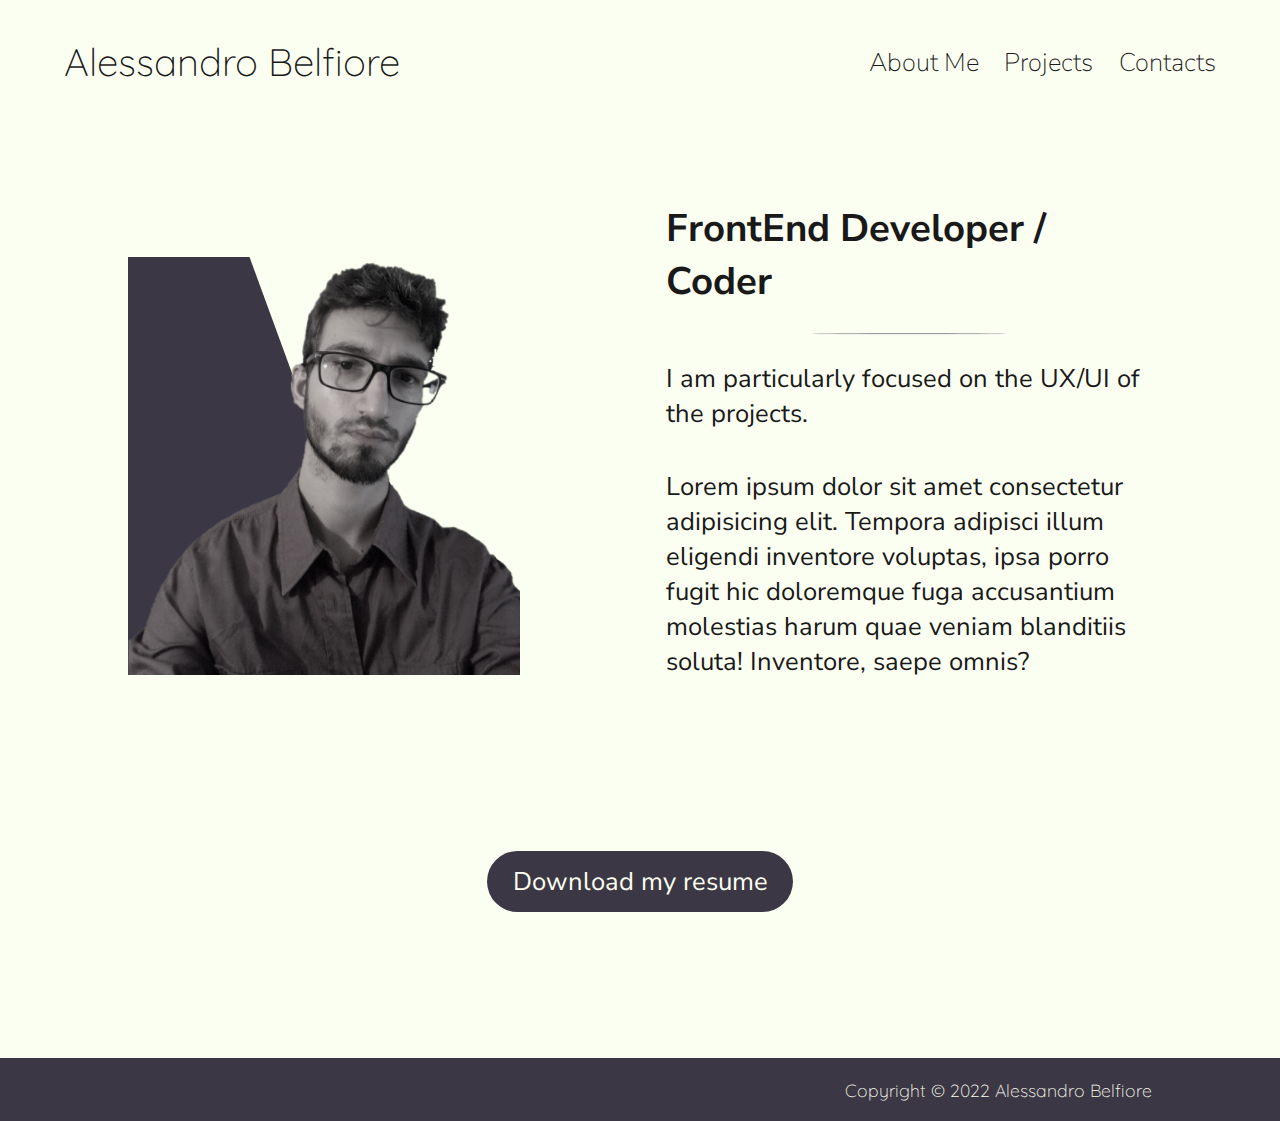
==== commit 8cb4264e: "differentiate index and about me pages, add typewriter effects etc" ====
--- a/index.html
+++ b/index.html
@@ -41,24 +41,23 @@
     <div class="section about_me">
         <div class="container">
             <div class="presentation presentation--home">
-                <h2 class="presentation__text">Hi</h2>
-                <hr class="divider">
             </div>
             <div class="row">
                 <div class="col hero">
                     <div class="hero__background"></div>
                     <div class="image">
-                        <img class="hero__image" src="./img/hero.png" alt="picture of Alessandro">
+                        <img class="hero__image" src="./img/hero.png" alt="picture of me">
                     </div>
                 </div>
                 <div class="col">
-                    <p>I'm currently a student at the University of Pisa, where I got my BsC in Computer Science in 2020. I plan to achieve my MsC later in 2022 in the <i>Software: Programming and Principles</i> curriculum.</p>
-                    <p>I am particularly attracted to the study of the UX in different applications, spacing from websites to mobile apps and videogames. Hard core PC gamer, from Age of Empires to Portal, Skyrim and League of Legends I played dozens of different games. Besides playing, I enjoy discussing about design choices and balance, in particular in MMOs and competitive games.</p>
+                    <h2 style="font-weight: bold;">FrontEnd Developer / Coder</h2>
+                    <hr class="divider">
+                    <p>I am particularly focused on the UX/UI of the projects. </p>
+                    <p>Lorem ipsum dolor sit amet consectetur adipisicing elit. Tempora adipisci illum eligendi inventore voluptas, ipsa porro fugit hic doloremque fuga accusantium molestias harum quae veniam blanditiis soluta! Inventore, saepe omnis?</p>   
                 </div>
             </div>
-            <hr class="divider">
             <div class="curriculum__download">
-                <a class="link--curriculum link" href="cv_march2022.pdf" download>Download my CV</a>
+                <a class="link--curriculum link" href="cv_march2022.pdf" download>Download my resume</a>
             </div>
         </div>
     </div>
@@ -67,9 +66,9 @@
         <div class="logos container">
             <div class="row--mobile">
                 <ul class="logos__list">
-                    <a href="" class="logos__link"><i class="fa-brands fa-github"></i></a>
+                    <a href="https://github.com/alessandrobelfiore/" class="logos__link"><i class="fa-brands fa-github"></i></a>
                     <a href="" class="logos__link"><i class="fa-brands fa-linkedin"></i></a>
-                    <a href="" class="logos__link"><i class="fa-solid fa-envelope"></i></a>
+                    <a href="mailto:alessbelf@gmail.com" class="logos__link"><i class="fa-solid fa-envelope"></i></a>
                 </ul>
                 <div class="footer__copyright">
                     <h3 class="footer__text">Copyright &copy; 2022 Alessandro Belfiore</h3>
--- a/styles/style.css
+++ b/styles/style.css
@@ -1,29 +1,3 @@
-.link--contact {
-  font-size: 1.8rem;
-  color: #1a1919;
-}
-
-.contact__list {
-  text-align: center;
-}
-
-.contacts__p + .contacts__p {
-  margin-top: 1.5em;
-}
-
-.skills {
-  font-family: 'Nunito Sans', sans-serif;
-  font-weight: 400;
-  font-size: 1.2rem;
-  list-style: none;
-  padding: 0;
-  margin: 0;
-}
-
-.skills__element + .skills__element {
-  margin-top: 0.5em;
-}
-
 .about_me {
   background-color: #FBFFF1;
 }
@@ -42,9 +16,11 @@
 }
 
 .hero__image {
+  -o-object-fit: cover;
+     object-fit: cover;
   position: relative;
-  -webkit-transition: all .4s ease-in-out;
-  transition: all .4s ease-in-out;
+  -webkit-transition: all .6s ease-in-out;
+  transition: all .6s ease-in-out;
   -webkit-filter: grayscale(90%);
           filter: grayscale(90%);
 }
@@ -88,6 +64,42 @@
   .hero__background {
     width: 327px;
     height: 358px;
+  }
+}
+
+.butterfly {
+  -o-object-fit: cover;
+     object-fit: cover;
+  width: 338.5px;
+  height: 254px;
+  border-radius: 10%;
+  -webkit-transition: all .6s ease-in-out;
+  transition: all .6s ease-in-out;
+  -webkit-filter: grayscale(100%);
+          filter: grayscale(100%);
+}
+
+.butterfly:hover {
+  -webkit-filter: grayscale(0%);
+          filter: grayscale(0%);
+}
+
+.butterfly__div {
+  width: 100%;
+  text-align: center;
+}
+
+@media screen and (min-width: 550px) {
+  .butterfly {
+    width: 473.9px;
+    height: 355.6px;
+  }
+}
+
+@media screen and (min-width: 1700px) {
+  .butterfly {
+    width: 541.6px;
+    height: 406.4px;
   }
 }
 
@@ -158,6 +170,32 @@
   font-size: 2.2rem;
 }
 
+.link--contact {
+  font-size: 1.8rem;
+  color: #1a1919;
+}
+
+.contact__list {
+  text-align: center;
+}
+
+.contacts__p + .contacts__p {
+  margin-top: 1.5em;
+}
+
+.skills {
+  font-family: 'Nunito Sans', sans-serif;
+  font-weight: 400;
+  font-size: 1.2rem;
+  list-style: none;
+  padding: 0;
+  margin: 0;
+}
+
+.skills__element + .skills__element {
+  margin-top: 0.5em;
+}
+
 * {
   -webkit-box-sizing: border-box;
           box-sizing: border-box;
@@ -224,6 +262,14 @@
   background-image: linear-gradient(to right, rgba(0, 0, 0, 0), rgba(0, 0, 0, 0.75), rgba(0, 0, 0, 0));
 }
 
+.typewriter__cursor {
+  border-left: 2px solid black;
+}
+
+#typing {
+  display: inline;
+}
+
 .presentation {
   text-align: center;
 }
@@ -231,6 +277,7 @@
 .presentation__text {
   font-family: 'Nunito Sans', sans-serif;
   font-weight: 200;
+  font-size: 3.4rem;
 }
 
 .noselect {
@@ -439,12 +486,13 @@
 
 .bar1, .bar2, .bar3 {
   width: 35px;
-  height: 5px;
-  /* background-color: $text__light; */
+  height: 4px;
+  /* height: 5px; */
   background-color: #1a1919;
-  margin: 6px 0;
-  -webkit-transition: 0.4s;
-  transition: 0.4s;
+  margin: 5px 0;
+  /* margin: 6px 0; */
+  -webkit-transition: .4s;
+  transition: .4s;
 }
 
 .change .bar1 {
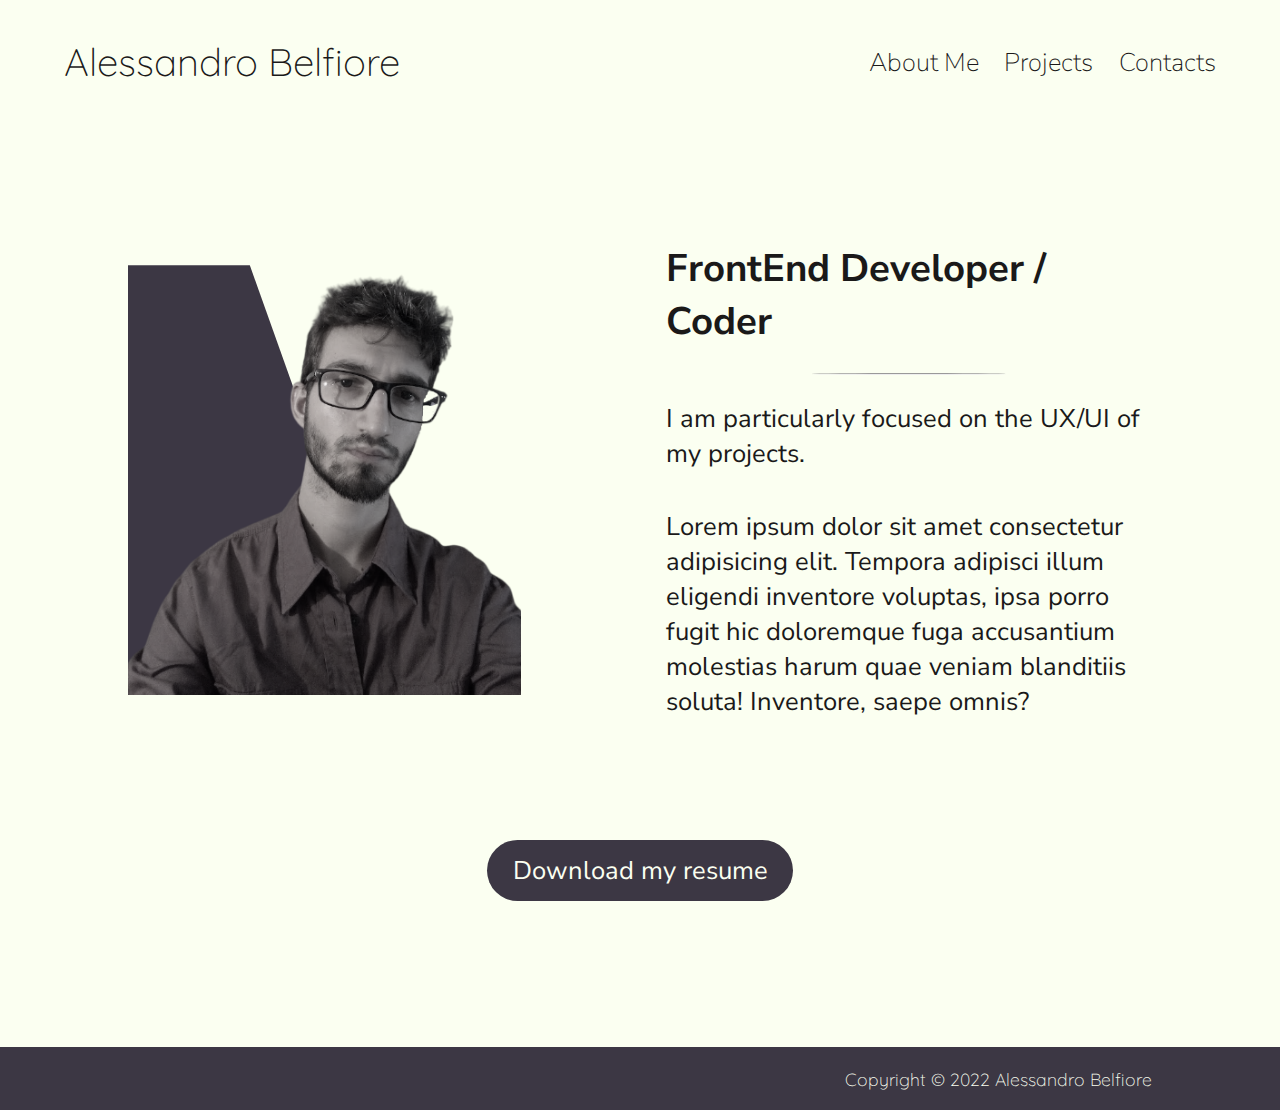
==== commit 5e60fefc: "clean up images, fix footer responsiveness" ====
--- a/index.html
+++ b/index.html
@@ -9,7 +9,7 @@
     <link rel="stylesheet" href="https://cdnjs.cloudflare.com/ajax/libs/font-awesome/6.1.0/css/all.min.css" integrity="sha512-10/jx2EXwxxWqCLX/hHth/vu2KY3jCF70dCQB8TSgNjbCVAC/8vai53GfMDrO2Emgwccf2pJqxct9ehpzG+MTw==" crossorigin="anonymous" referrerpolicy="no-referrer" />
     <link rel="preconnect" href="https://fonts.googleapis.com">
     <link rel="preconnect" href="https://fonts.gstatic.com" crossorigin>
-    <link href="https://fonts.googleapis.com/css2?family=Nunito+Sans:wght@200;400&family=Playfair+Display&family=Quicksand:wght@300&display=swap" rel="stylesheet">
+    <link href="https://fonts.googleapis.com/css2?family=Nunito+Sans:wght@200;400&family=Quicksand:wght@300&display=swap" rel="stylesheet">
     <title>Alessandro Belfiore</title>
 </head>
 <body>
@@ -52,7 +52,7 @@
                 <div class="col">
                     <h2 style="font-weight: bold;">FrontEnd Developer / Coder</h2>
                     <hr class="divider">
-                    <p>I am particularly focused on the UX/UI of the projects. </p>
+                    <p>I am particularly focused on the UX/UI of my projects. </p>
                     <p>Lorem ipsum dolor sit amet consectetur adipisicing elit. Tempora adipisci illum eligendi inventore voluptas, ipsa porro fugit hic doloremque fuga accusantium molestias harum quae veniam blanditiis soluta! Inventore, saepe omnis?</p>   
                 </div>
             </div>
@@ -64,13 +64,13 @@
 
     <footer class="footer">
         <div class="logos container">
-            <div class="row--mobile">
-                <ul class="logos__list">
+            <div class="row">
+                <ul class="centered logos__list">
                     <a href="https://github.com/alessandrobelfiore/" class="logos__link"><i class="fa-brands fa-github"></i></a>
                     <a href="" class="logos__link"><i class="fa-brands fa-linkedin"></i></a>
                     <a href="mailto:alessbelf@gmail.com" class="logos__link"><i class="fa-solid fa-envelope"></i></a>
                 </ul>
-                <div class="footer__copyright">
+                <div class="centered footer__copyright">
                     <h3 class="footer__text">Copyright &copy; 2022 Alessandro Belfiore</h3>
                 </div>
             </div>
--- a/styles/style.css
+++ b/styles/style.css
@@ -39,31 +39,34 @@
 
 @media screen and (min-width: 550px) {
   .hero .image {
-    width: 392px;
-    height: 418px;
+    width: 393px;
+    height: 430px;
   }
   .hero__image {
-    width: 392px;
-    height: 418px;
+    width: 393px;
+    height: 430px;
   }
   .hero__background {
-    width: 392px;
-    height: 418px;
-  }
-}
-
+    width: 393px;
+    height: 430px;
+  }
+}
+
+/* @media screen and  (min-width: 550px) {
+    @include image_dim(361px, 480px);
+} */
 @media screen and (max-width: 550px) {
   .hero .image {
-    width: 327px;
-    height: 358px;
+    width: 333px;
+    height: 364px;
   }
   .hero__image {
-    width: 327px;
-    height: 358px;
+    width: 333px;
+    height: 364px;
   }
   .hero__background {
-    width: 327px;
-    height: 358px;
+    width: 333px;
+    height: 364px;
   }
 }
 
@@ -230,8 +233,12 @@
   width: 100%;
 }
 
+.centered {
+  text-align: center;
+}
+
 .col + .col {
-  margin: 2em 0;
+  margin: 2em 0 0 0;
 }
 
 p + p {
@@ -272,6 +279,7 @@
 
 .presentation {
   text-align: center;
+  margin-bottom: 1em;
 }
 
 .presentation__text {
@@ -346,6 +354,10 @@
   -webkit-box-align: center;
       -ms-flex-align: center;
           align-items: center;
+  -webkit-box-pack: center;
+      -ms-flex-pack: center;
+          justify-content: center;
+  margin: 0.75em 0 0.5em 0;
 }
 
 .logo {
@@ -562,7 +574,10 @@
             justify-content: space-between;
   }
   .col + .col {
-    margin: 0 0 2em 2em;
+    margin: 0 0 0 2em;
+  }
+  .footer__copyright {
+    margin: 0;
   }
 }
 /*# sourceMappingURL=style.css.map */